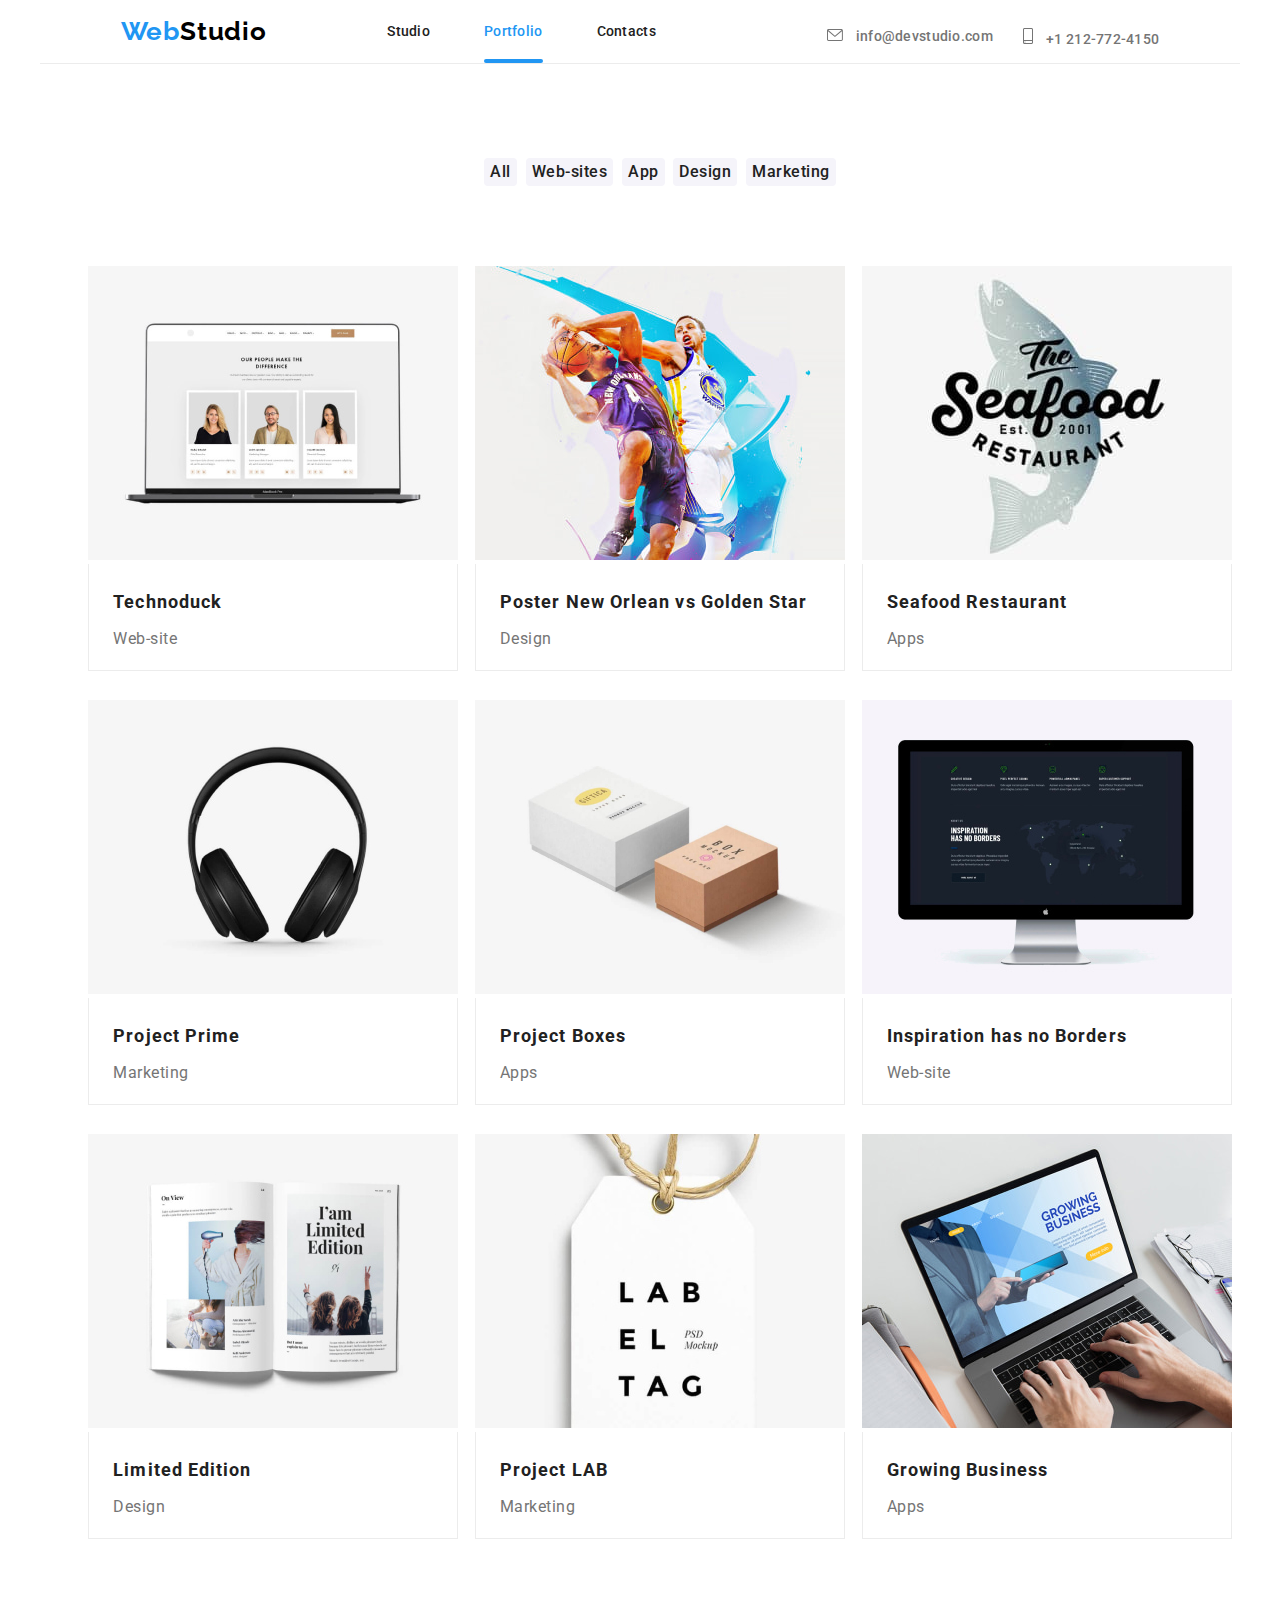
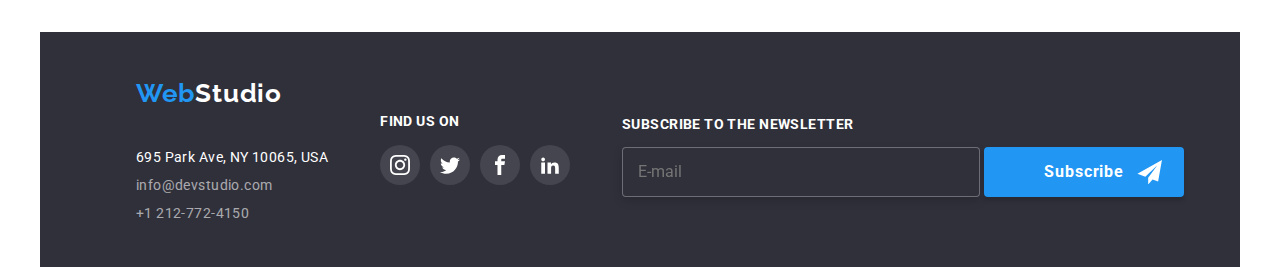
==== portfolio.html @ 54aa097b "1" ====
<!DOCTYPE html>
<html lang="en">
  <head>
    <meta charset="UTF-8" />
    <meta http-equiv="X-UA-Compatible" content="IE=edge" />
    <meta name="viewport" content="width=device-width, initial-scale=1.0" />
    <link
      rel="stylesheet"
      href="https://cdnjs.cloudflare.com/ajax/libs/modern-normalize/1.0.0/modern-normalize.min.css"
    />
    <link rel="stylesheet" href="styles/styles.css" />
    <link rel="preconnect" href="https://fonts.googleapis.com" />
    <link rel="preconnect" href="https://fonts.gstatic.com" crossorigin />
    <link
      href="https://fonts.googleapis.com/css2?family=Raleway:wght@700&family=Roboto:wght@400;500;700;900&display=swap"
      rel="stylesheet"
    />
    <title>WebStudio</title>
  </head>
  <body>
    <!--Menu section-->
    <div class="container">
      <header class="page-header">
        <a class="logo link" href="index.html">
          <span class="logo__first-section">Web</span>Studio</a
        >

        <nav>
          <ul class="main-nav__list unstyled-list">
            <li class="main-nav__item">
              <a class="main-nav__link link" href="index.html">Studio</a>
            </li>
            <li class="main-nav__item">
              <a class="main-nav__link link link--active" href="portfolio.html"
                >Portfolio</a
              >
            </li>
            <li class="main-nav__item">
              <a class="main-nav__link link" href="#">Contacts</a>
            </li>
          </ul>
        </nav>
        <ul class="contact__list unstyled-list">
          <li class="contact__item">
            <a class="contact__link link" href="mailto:info@devstudio.com"
              ><svg class="contact-icon" width="16" height="12">
                <use href="images/icons.svg#icon-envelope"></use>
              </svg>
              info@devstudio.com</a
            >
          </li>
          <li class="contact__item">
            <a class="contact__link link" href="tel:+12127724150"
              ><svg class="contact-icon" width="10" height="16">
                <use href="images/icons.svg#icon-smartphone"></use>
              </svg>
              +1 212-772-4150</a
            >
          </li>
        </ul>
      </header>
    </div>

    <!--Portfolio section-->
    <main>
      <ul class="unstyled-btns">
        <li><button class="btn" type="button">All</button></li>
        <li><button class="btn" type="button">Web-sites</button></li>
        <li><button class="btn" type="button">App</button></li>
        <li><button class="btn" type="button">Design</button></li>
        <li><button class="btn" type="button">Marketing</button></li>
      </ul>
      <div class="container">
        <ul class="product__list">
          <li class="product__item">
            <div class="over-card">
              <div class="overlay">
                <p class="opis">
                  Technoduck is a state-of-the-art coronavirus distribution
                  platform. Companies use this platform for digital espionage
                  and attacks on competitors' secure servers.
                </p>
              </div>
              <img
                class="product__img"
                src="./images/gallery/img1.jpg"
                width="370"
                alt="on the screen of a laptop is opened a web-site"
              />
            </div>
            <div class="card">
              <h4 class="product__name">Technoduck</h4>
              <p class="product__type">Web-site</p>
            </div>
          </li>

          <li class="product__item">
            <div class="over-card">
              <div class="overlay">
                <p class="opis"></p>
              </div>
              <img
                class="product__img"
                src="./images/gallery/img2.jpg"
                width="370"
                alt="two basketball players are fighting for the basketball"
              />
            </div>
            <div class="card">
              <h4 class="product__name">Poster New Orlean vs Golden Star</h4>
              <p class="product__type">Design</p>
            </div>
          </li>

          <li class="product__item">
            <div class="over-card">
              <div class="overlay">
                <p class="opis"></p>
              </div>
              <img
                class="product__img"
                src="./images/gallery/img3.jpg"
                width="370"
                alt="The Seafood Restaurant Est. 2001 and text and a fish"
              />
            </div>
            <div class="card">
              <h4 class="product__name">Seafood Restaurant</h4>
              <p class="product__type">Apps</p>
            </div>
          </li>

          <li class="product__item">
            <div class="over-card">
              <div class="overlay">
                <p class="opis"></p>
              </div>
              <img
                class="product__img"
                src="./images/gallery/img4.jpg"
                width="370"
                alt="Headphones"
              />
            </div>
            <div class="card">
              <h4 class="product__name">Project Prime</h4>
              <p class="product__type">Marketing</p>
            </div>
          </li>

          <li class="product__item">
            <div class="over-card">
              <div class="overlay">
                <p class="opis"></p>
              </div>
              <img
                class="product__img"
                src="./images/gallery/img5.jpg"
                width="370"
                alt="two boxes"
              />
            </div>
            <div class="card">
              <h4 class="product__name">Project Boxes</h4>
              <p class="product__type">Apps</p>
            </div>
          </li>

          <li class="product__item">
            <div class="over-card">
              <div class="overlay">
                <p class="opis"></p>
              </div>
              <img
                class="product__img"
                src="./images/gallery/img6.jpg"
                width="370"
                alt="a web-site on a monitor"
              />
            </div>
            <div class="card">
              <h4 class="product__name">Inspiration has no Borders</h4>
              <p class="product__type">Web-site</p>
            </div>
          </li>

          <li class="product__item">
            <div class="over-card">
              <div class="overlay">
                <p class="opis"></p>
              </div>
              <img
                class="product__img"
                src="./images/gallery/img7.jpg"
                width="370"
                alt="an open book"
              />
            </div>
            <div class="card">
              <h4 class="product__name">Limited Edition</h4>
              <p class="product__type">Design</p>
            </div>
          </li>

          <li class="product__item">
            <div class="over-card">
              <div class="overlay">
                <p class="opis"></p>
              </div>
              <img
                class="product__img"
                src="./images/gallery/img8.jpg"
                width="370"
                alt="a label that says labeltag"
              />
            </div>
            <div class="card">
              <h4 class="product__name">Project LAB</h4>
              <p class="product__type">Marketing</p>
            </div>
          </li>

          <li class="product__item">
            <div class="over-card">
              <div class="overlay">
                <p class="opis"></p>
              </div>
              <img
                class="product__img"
                src="./images/gallery/img9.jpg"
                width="370px"
                alt="two mani write to a laptop"
              />
            </div>
            <div class="card">
              <h4 class="product__name">Growing Business</h4>
              <p class="product__type">Apps</p>
            </div>
          </li>
        </ul>
      </div>
    </main>

    <!--Footer section-->

    <footer class="container">
      <div class="page-footer">
        <div class="contact">
          <address class="contact">
            <ul class="unstyled-list">
              <li class="contact__item">
                <a class="logo link" href="index.html"
                  ><span class="logo__first-section">Web</span
                  ><span class="logo_last-section">Studio</span></a
                >
              </li>
              <li class="contact__item">
                <a class="link adress" href="#">695 Park Ave, NY 10065, USA</a>
              </li>
              <li class="contact__item">
                <a class="link mail" href="mailto:info@devstudio.com"
                  >info@devstudio.com</a
                >
              </li>
              <li class="contact__item">
                <a class="link tel" href="tel:+12127724150">+1 212-772-4150</a>
              </li>
            </ul>
          </address>
        </div>

        <div class="social-media">
          <h3 class="social-title">FIND US ON</h3>
          <ul class="unstyled-list social-list dots">
            <li>
              <a href="#" target="_blank" class="footer-social-link">
                <svg class="footer-icon">
                  <use href="images/icons.svg#icon-instagram"></use>
                </svg>
              </a>
            </li>
            <li>
              <a href="#" target="_blank" class="footer-social-link">
                <svg class="footer-icon">
                  <use href="images/icons.svg#icon-twitter"></use>
                </svg>
              </a>
            </li>
            <li>
              <a href="#" target="_blank" class="footer-social-link">
                <svg class="footer-icon">
                  <use href="images/icons.svg#icon-facebook"></use>
                </svg>
              </a>
            </li>
            <li>
              <a href="#" target="_blank" class="footer-social-link">
                <svg class="footer-icon">
                  <use href="images/icons.svg#icon-linkedin"></use>
                </svg>
              </a>
            </li>
          </ul>
        </div>
        <div class="subscribe">
          <form>
            <label>
              <h3 class="subscribe-title">SUBSCRIBE TO THE NEWSLETTER</h3>
              <input
                class="footer-input"
                type="email"
                name="email"
                placeholder="E-mail"
              />
            </label>
            <button type="submit " class="request-btn">
              Subscribe<svg viewBox="-152 0 500 70" class="subscribe-icon">
                <use href="images/icons.svg#icon-send"></use>
              </svg>
            </button>
          </form>
        </div>
      </div>
    </footer>
  </body>
</html>
---- styles/styles.css ----
*,
*::before,
*::after {
  box-sizing: border-box;
  transition-duration: 250ms;
  transition-timing-function: cubic-bezier(0.4, 0, 0.2, 1);
}

:root {
  --brand-color: #2196f3;
}

body {
  font-family: "Roboto", "Rakeway", sans-serif;
  margin: 0;
}
/* Menu section */
.page-header {
  display: flex;
  width: 100%;
  align-items: center;
  justify-content: space-evenly;
  border-bottom: 1px solid #ececec;
  margin-bottom: 0 auto;
}

.container {
  width: 1200px;
  margin: auto;
  justify-content: center;
}

.unstyled-list {
  list-style-type: none;
}

.main-nav__list {
  list-style-type: none;
  display: inline-block;
  flex-grow: 1;
}

.main-nav__item {
  display: inline-block;
  margin-right: 50px;
}
.main-nav__link {
  display: flex;
}

.link {
  text-decoration: none;
  cursor: pointer;
}
.logo {
  font-family: "Raleway";
  font-style: normal;
  color: #000000;
  font-weight: 700;
  font-size: 26px;
  line-height: 31px;
  letter-spacing: 0.03em;
}
.contact__link {
  font-family: "Roboto";
  font-style: normal;
  font-weight: 500;
  font-size: 14px;
  line-height: 16px;
  letter-spacing: 0.02em;
  color: #757575;
}
.contact__link:hover,
.contact__link:focus {
  color: var(--brand-color);
}

.logo__first-section {
  color: var(--brand-color);
}
.main-nav__link {
  font-family: "Roboto";
  font-style: normal;
  font-weight: 500;
  font-size: 14px;
  line-height: 16px;
  letter-spacing: 0.02em;
  color: #212121;
  position: relative;
}
.main-nav__link:hover,
.main-nav__link:focus {
  color: var(--brand-color);
}

.contact-icon {
  fill: currentColor;
  margin-right: 10px;
}

.contact__list {
  display: flex;
  gap: 30px;
}

.link--active {
  color: var(--brand-color);
}
.link--active::after {
  content: " ";
  color: var(--brand-color);
  background-color: var(--brand-color);
  border-radius: 10px;
  width: 100%;
  height: 4px;
  position: absolute;
  bottom: -24px;
  left: 0;
}

/* Index section */
/* Hero section*/

.hero-element,
.motto,
.request-btn {
  display: flex;
  flex-direction: column;
  justify-content: center;
  align-items: center;
}

.hero-element {
  background-image: url(../images/gallery/hero.jpg);
  box-shadow: inset 300px 300px 300px 300px hsla(235, 10%, 21%, 0.3);

  width: 100%;
  height: 600px;
  margin-bottom: 94px;
}
.motto {
  width: 696 px;
  margin-right: auto;
  margin-left: auto;

  font-family: "Roboto";
  font-style: normal;
  font-weight: 900px;
  font-size: 44px;
  line-height: 60px;
  text-align: center;
  letter-spacing: 0.06em;
  text-transform: uppercase;
  color: #ffffff;
  align-content: center;
}

.request-btn {
  font-family: "Roboto";
  font-style: normal;
  font-weight: 700;
  font-size: 16px;
  line-height: 30px;
  display: flex;
  align-items: center;
  text-align: center;
  letter-spacing: 0.06em;
  color: #ffffff;
  display: inline-flex;
  position: relative;
  width: 200px;
  height: 50px;

  background: var(--brand-color);
  box-shadow: 0px 4px 4px rgba(0, 0, 0, 0.15);
  border-radius: 4px;
  border-style: none;
  flex-wrap: nowrap;
  margin-top: 30px;
  cursor: pointer;
}
/* Modal window */

.modal {
  position: fixed;
  width: 100%;
  height: 100%;
  background-color: rgba(0, 0, 0, 0.2);
  z-index: 99;
  display: flex;
  justify-content: center;
  align-items: center;
  transition: opacity 300ms linear, transform 250ms linear;
}

.modal__inner {
  width: 528px;
  height: 581px;
  background-color: #fff;
  position: relative;
}

.close-modal {
  border-radius: 50%;
  background-color: #fff;
  border: 1px solid rgba(0, 0, 0, 0.1);
  width: 30px;
  height: 30px;
  display: flex;
  align-items: center;
  justify-content: center;
  color: #afb1b8;
  cursor: pointer;
  position: absolute;
  top: 8px;
  right: 8px;
}

.is-hidden {
  visibility: hidden;
  pointer-events: none;
  transform: scale(0.1);
  opacity: 0;
}

.close-icon:hover {
  fill: var(--brand-color);
}

.modal__title {
  font-family: "Roboto";
  font-style: normal;
  font-weight: 700;
  font-size: 20px;
  line-height: 23px;
  text-align: center;
  letter-spacing: 0.03em;
  margin-top: 40px;
}
.request-form {
  font-family: "Roboto";
  font-style: normal;
  font-size: 12px;
  line-height: 14px;
  text-align: left;
  letter-spacing: 1%;
  color: #757575;
  display: flex;
  flex-direction: column;
  align-items: center;
  justify-content: center;
  gap: 10px;
}

.request-form label {
  position: relative;
}
.request-form label svg {
  position: absolute;
  left: 3%;
  top: 0;
  height: 75px;
  color: #212121;
  cursor: pointer;
}
.request-form :hover,
.request-form:focus {
  fill: var(--brand-color);
}

textarea:focus,
textarea:hover,
.request-form label input:focus,
.request-form label input:hover {
  border: 1px solid var(--brand-color);
}
.request-form label input {
  padding-left: 40px;
  border: 1px solid rgba(33, 33, 33, 0.2);
  border-radius: 4px;
  cursor: pointer;
}

input {
  flex-wrap: wrap;
  justify-content: center;
  width: 448px;
  height: 40px;
  margin-top: 4px;
}
textarea {
  flex-wrap: wrap;
  justify-content: center;
  width: 448px;
  height: 120px;
  margin-top: 4px;
  resize: none;
  padding-left: 16px;
  padding-top: 12px;
  border: 1px solid rgba(33, 33, 33, 0.2);

  border-radius: 4px;
  cursor: pointer;
  color: currentColor;
}

.request__icon {
  position: absolute;
  margin-left: 12px;
}
.request {
  position: relative;
}
.checkbox__replace {
  display: inline-flex;
  justify-content: center;
  align-items: center;

  width: 16px;
  height: 15px;
  border: 2px solid #414141;
  border-radius: 2px;
  position: relative;
}

input[type="checkbox"] {
  display: none;
}

input[type="checkbox"]:checked + .checkbox__replace {
  border-color: var(--brand-color);
  background-color: var(--brand-color);
}
.check-icon {
  position: absolute;
  width: 15px;
  height: 14px;
  cursor: pointer;
}

/* about us section*/
.grid__name {
  font-family: "Roboto";
  font-style: normal;
  font-weight: 700px;
  font-size: 14px;
  line-height: 16px;
  letter-spacing: 0.03em;
  color: #212121;
}

.grid__description {
  font-family: "Roboto";
  font-style: normal;
  font-weight: 400px;
  font-size: 14px;
  line-height: 24px;
  letter-spacing: 0.03em;
  color: #757575;
}

.grid {
  display: inline-flex;
  flex-direction: row;
  justify-content: space-evenly;
}
.grid__item {
  flex-basis: calc(100% / 4 -30px);
  margin-right: 20px;
}

.grid__image {
  background-color: #f5f4fa;
  width: 270px;
  height: 120px;
  border-radius: 5px;
}

/* What we do section */
.grid__heading {
  font-family: "Roboto";
  font-style: normal;
  font-weight: 700;
  font-size: 36px;
  line-height: 42px;
  text-align: center;
  letter-spacing: 0.03em;
  color: #212121;
  margin-top: 94px;
}

.unstyled-listss {
  display: flex;
  justify-content: space-between;
  list-style-type: none;
}

.we-do-section {
  width: 100%;
}
.grid--three .grid__item {
  flex-basis: calc(100% / 3 - 30px);
}

.grid__shadow {
  display: flex;
  font-family: "Roboto";
  font-style: normal;
  font-weight: 700;
  font-size: 14px;
  line-height: 16px;
  text-align: center;
  letter-spacing: 0.03em;
  text-transform: uppercase;
  color: #ffffff;

  background-color: rgba(47, 48, 58, 0.8);
  position: absolute;
  height: 70px;
  width: 370px;
  align-items: center;
  justify-content: center;
  margin-top: 224px;
}

/* Team section */

.grid--team .grid__name {
  font-family: "Roboto";
  font-style: normal;
  font-weight: 500;
  font-size: 16px;
  line-height: 19px;
  text-align: center;
  letter-spacing: 0.03em;
  color: #212121;
  margin-bottom: 10px;
}

.grid__function {
  font-family: "Roboto";
  font-style: normal;
  color: #757575;
  font-weight: 400;
  font-size: 16px;
  line-height: 19px;
  text-align: center;
  letter-spacing: 0.03em;
  margin-top: 10px;
}
.grid--team .grid__item {
  background-color: #ffffff;
  border-bottom-left-radius: 10px;
  border-bottom-right-radius: 10px;
  padding-bottom: 30px;
  box-shadow: 1px 3px #c3c3c9;
}
.team-section {
  width: 100%;
  height: 648px;
  margin-top: 94px;
  background: #f5f4fa;
  padding: 10px;
}

.social-icon {
  width: 20px;
  height: 20px;
  fill: currentColor;
  justify-content: center;
}

.social-list {
  display: flex;
  gap: 10px;
}

.social-link {
  background-color: #fff;
  border-radius: 50%;
  width: 40px;
  height: 40px;
  display: flex;
  align-items: center;
  justify-content: center;
  color: #afb1b8;
}

.social-link:hover,
.social-icon:hover {
  background-color: var(--brand-color);
  color: #fff;
}

/* Customers section */
.grid--six .grid__item {
  flex-basis: calc(100% / 6 - 16px);
}

.customer-link {
  width: 170px;
  height: 92px;
  border: 1px solid #afb1b8;
  border-radius: 4px;
  margin-right: 30px;
  margin-bottom: 94px;
  display: flex;
  align-items: center;
  justify-content: center;
  color: #afb1b8;
}
.customer-link:hover {
  border: 1px solid var(--brand-color);
}
.customer-icon {
  fill: currentColor;
}
.customer-icon:hover {
  fill: #2196f3;
}
/*
.customers:focus-within {
  fill: #2196f3;
}
*/
/* Portfolio section */

.btn {
  font-family: "Roboto";
  font-style: normal;
  color: #212121;
  font-weight: 500;
  font-size: 16px;
  line-height: 26px;
  text-align: center;
  letter-spacing: 0.03em;
  background: #f5f4fa;
  border-radius: 4px;
  border-style: none;
  cursor: pointer;
}
.btn:hover {
  color: #fff;
  background-color: var(--brand-color);
}

.btn:hover,
.btn:focus {
  box-shadow: 2px 8px 7px 0px rgba(117, 117, 117, 0.53);
  -webkit-box-shadow: 2px 8px 7px 0px rgba(117, 117, 117, 0.53);
  -moz-box-shadow: 2px 8px 7px 0px rgba(117, 117, 117, 0.53);
}

.card {
  border: 1px solid #ececec;
  width: 370px;
  height: 107px;
  margin-bottom: 30px;
  border-top-style: none;
  padding-top: 10px;
  position: relative;
  overflow: hidden;
}
.product__item {
  width: 370px;
  height: 404px;
  margin-top: 30px;
}

.product__item:hover {
  box-shadow: 5px 5px 4px 2px rgba(117, 117, 117, 0.53);
  box-shadow: 2px 8px 9px 3px rgba(117, 117, 117, 0.53);
  -webkit-box-shadow: 2px 8px 9px 3px rgba(117, 117, 117, 0.53);
  -moz-box-shadow: 2px 8px 9px 3px rgba(117, 117, 117, 0.53);
}
.product__img {
  margin-bottom: 0px;
}

.product__name {
  font-family: "Roboto";
  font-style: normal;
  color: #212121;
  font-weight: 700;
  font-size: 18px;
  line-height: 36px;
  letter-spacing: 0.06em;
  margin-left: 24px;
  margin-bottom: 4px;
  margin-top: 10px;
}
.product__type {
  font-family: "Roboto";
  font-style: normal;
  color: #757575;
  font-weight: 400;
  font-size: 16px;
  line-height: 30px;
  letter-spacing: 0.03em;
  margin-left: 24px;
  margin-top: 4px;
}
.unstyled-btns {
  display: flex;
  justify-content: space-around;
  max-width: 400px;
  margin-left: auto;
  margin-right: auto;
  list-style-type: none;
  margin-top: 94px;
}
.product__list {
  display: flex;
  flex-wrap: wrap;
  max-width: 1200px;

  justify-content: space-around;
  list-style-type: none;
  margin-top: 50px;
  margin-bottom: 94px;
}

.overlay {
  background-color: rgba(33, 150, 243, 0.9);
  position: absolute;
  height: 294px;
  width: 370px;
  transform: translateY(300px);
  transition: transform 250ms linear;
  display: flex;
  justify-content: center;
  align-items: center;
}
.opis {
  width: 322px;
  height: 140px;
  left: 239px;
  top: 325px;

  font-family: "Roboto";
  font-style: normal;
  font-weight: 400;
  font-size: 18px;
  line-height: 28px;
  letter-spacing: 0.03em;
  color: #ffffff;
  text-align: left;
}

.product__item:hover .overlay {
  transform: translateY(0);
}
.over-card {
  position: relative;
  overflow: hidden;
}

/*Footer section*/
.page-footer {
  background: #2f303a;
  width: 100%;
  display: flex;
  justify-content: space-around;
  align-items: center;
  padding: 30px;
  /* flex-basis: calc(100% / 4 - 60px);
  min-width: 240px;*/
}

.logo_last-section {
  color: #ffffff;
}
.adress {
  font-family: "Roboto";
  font-style: normal;
  font-weight: 400;
  font-size: 14px;
  line-height: 16px;
  letter-spacing: 0.03em;
  margin-top: 28px;

  color: #ffffff;
}
.mail,
.tel {
  font-family: "Roboto";
  font-style: normal;
  color: rgba(255, 255, 255, 0.6);
  font-weight: 400;
  font-size: 14px;
  line-height: 16px;
  letter-spacing: 0.03em;
}

.contact__item {
  display: flex;
  flex-direction: column;
  justify-content: flex-start;
  align-items: flex-start;
  margin-top: 12px;
}

.social-title {
  font-family: "Roboto";
  font-style: normal;
  font-weight: 700;
  font-size: 14px;
  line-height: 16px;
  letter-spacing: 0.03em;
  text-transform: uppercase;
  color: #fff;
  text-decoration: 1px solid #000000;
}

.footer-icon {
  fill: #ffffff;
  width: 20px;
  height: 20px;
  justify-content: center;
}

.dots {
  display: flex;
  flex-direction: row;
  gap: 10px;
  margin-left: -40px;
}

.footer-social-link {
  background-color: rgba(255, 255, 255, 0.1);
  border-radius: 50%;
  width: 40px;
  height: 40px;
  display: flex;
  align-items: center;
  justify-content: center;
}
.footer-social-link:hover {
  background-color: var(--brand-color);
}
.social-media {
}

.subscribe {
  display: flex;
  flex-wrap: wrap;
  justify-content: flex-end;
  align-content: center;
}
.footer-input {
  display: inline-flex;
  width: 358px;
  height: 50px;
  background-color: #2f303a;
  color: rgba(255, 255, 255, 0.6);
  padding: 15px;
  border: 1px solid rgba(255, 255, 255, 0.3);
  filter: drop-shadow(0px 4px 4px rgba(0, 0, 0, 0.15));
  border-radius: 4px;
}
.subscribe-icon {
  position: absolute;
  margin-left: 25px;
}
.subscribe-title {
  font-family: "Roboto";
  font-style: normal;
  font-weight: 700;
  font-size: 14px;
  line-height: 16px;
  letter-spacing: 0.03em;
  text-transform: uppercase;
  color: #fff;
  text-decoration: 1px solid #000000;
  margin-bottom: -15px;
}
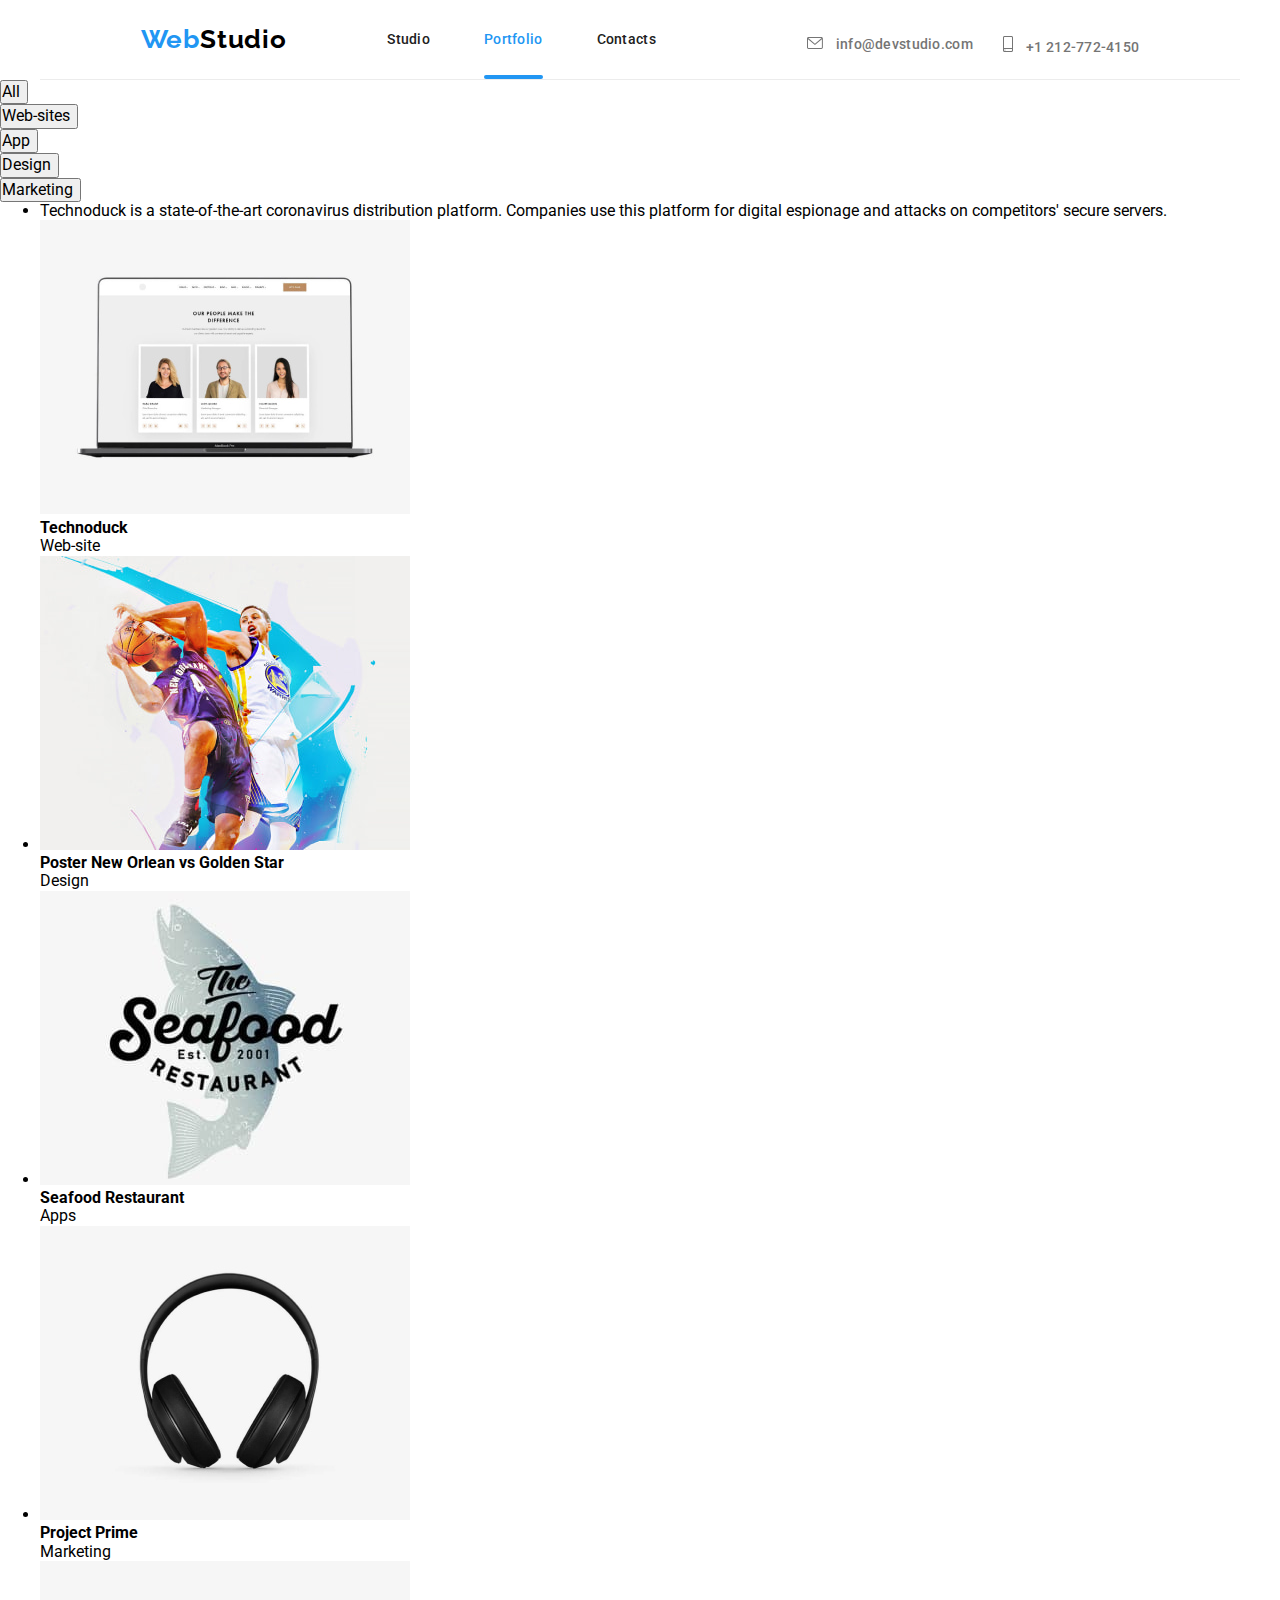
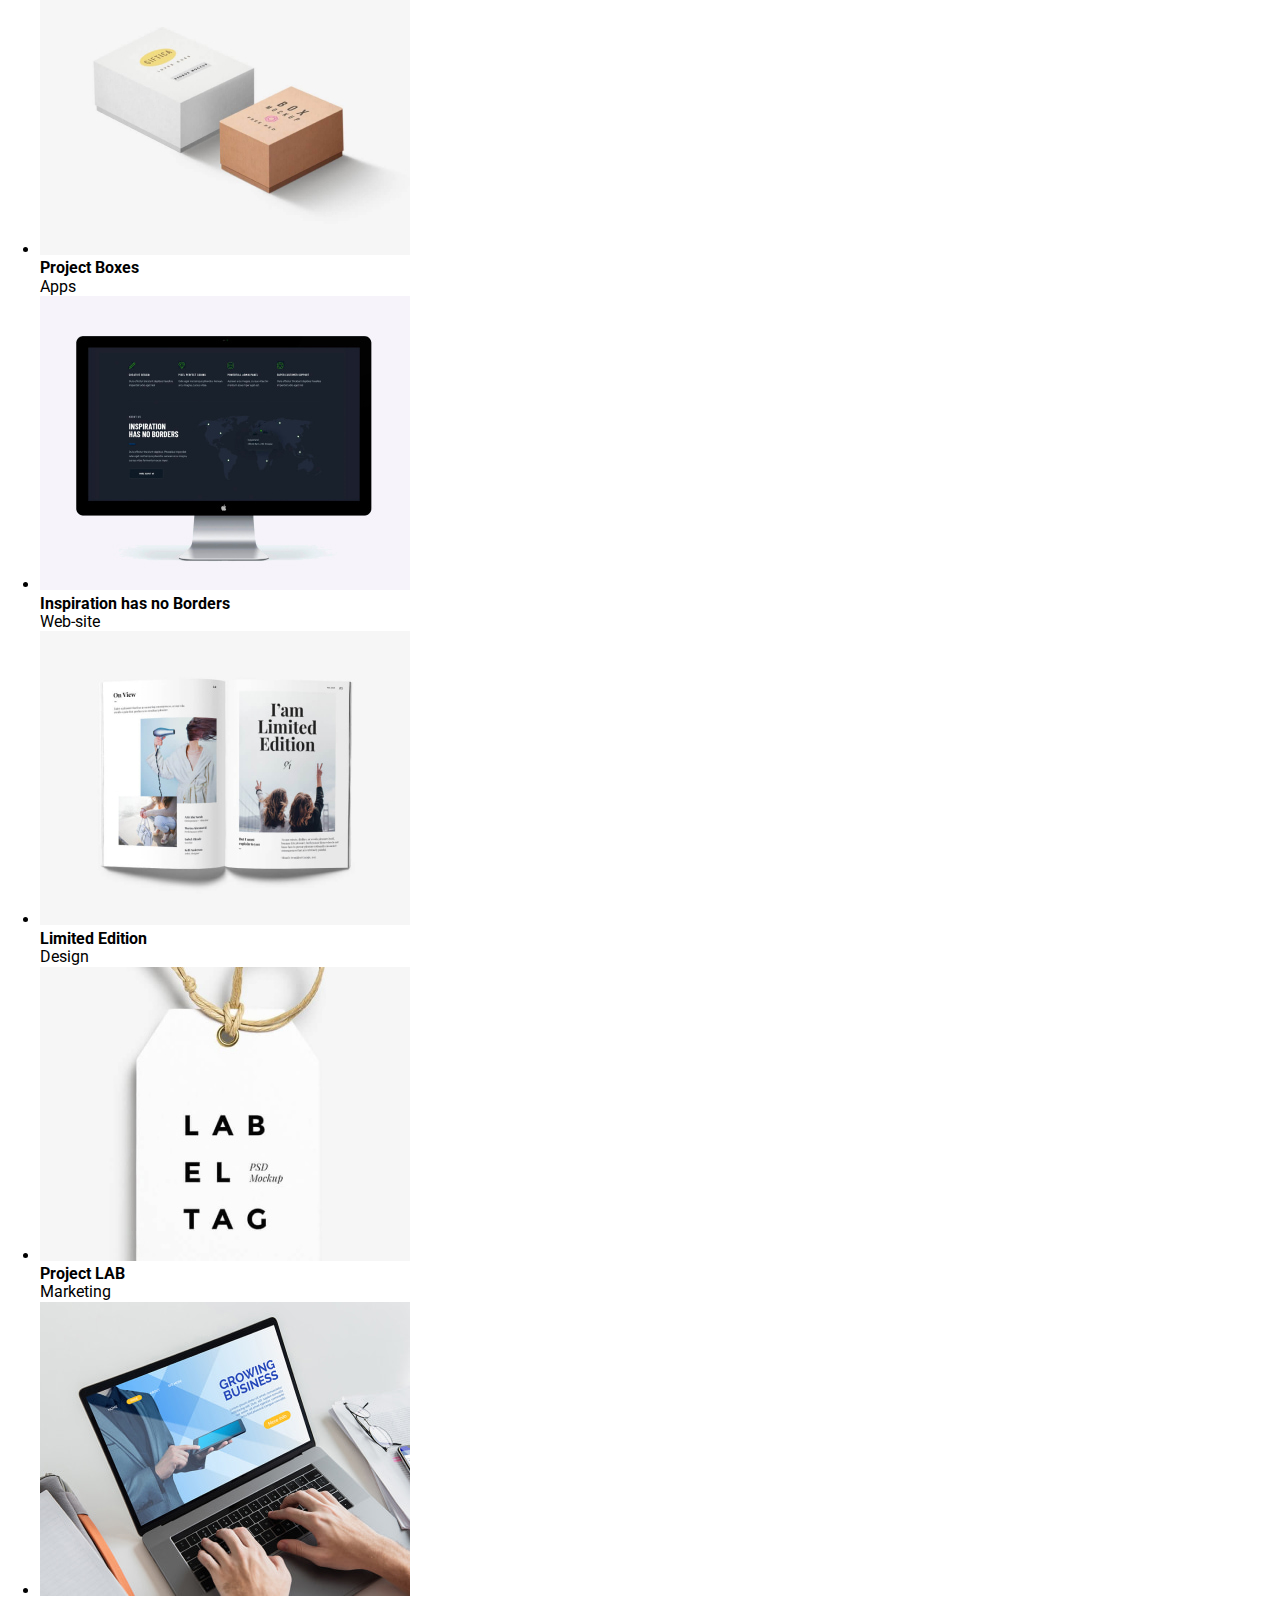
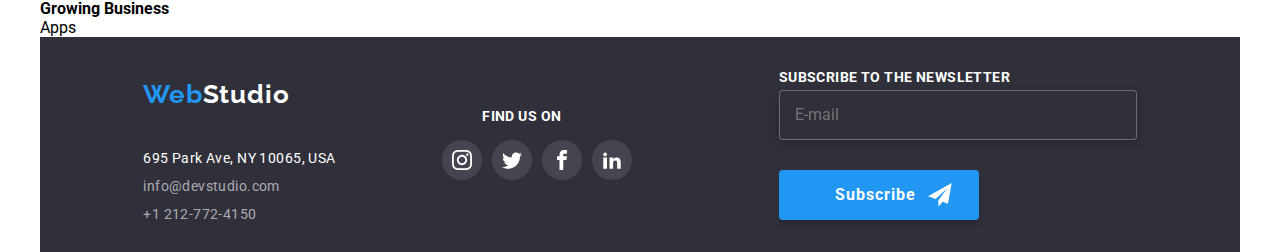
==== commit 831c781b: "3" ====
--- a/portfolio.html
+++ b/portfolio.html
@@ -8,7 +8,7 @@
       rel="stylesheet"
       href="https://cdnjs.cloudflare.com/ajax/libs/modern-normalize/1.0.0/modern-normalize.min.css"
     />
-    <link rel="stylesheet" href="styles/styles.css" />
+    <link rel="stylesheet" href="sass/main.css" />
     <link rel="preconnect" href="https://fonts.googleapis.com" />
     <link rel="preconnect" href="https://fonts.gstatic.com" crossorigin />
     <link
--- a/sass/main.css
+++ b/sass/main.css
@@ -0,0 +1,512 @@
+:root {
+  --brand-color: #2196f3;
+  --white-color: #ffffff;
+  --black-color: #212121;
+  --grey-color: #757575;
+  --link-color: #afb1b8;
+}
+
+* {
+  -webkit-margin-before: 0;
+          margin-block-start: 0;
+  -webkit-margin-after: 0;
+          margin-block-end: 0;
+  -webkit-margin-start: 0;
+          margin-inline-start: 0;
+  -webkit-margin-end: 0;
+          margin-inline-end: 0;
+  -webkit-padding-start: 0;
+          padding-inline-start: 0;
+}
+
+*,
+*::before,
+*::after {
+  box-sizing: border-box;
+  transition-duration: 250ms;
+  transition-timing-function: cubic-bezier(0.4, 0, 0.2, 1);
+}
+
+body {
+  font-family: "Roboto", "Rakeway", sans-serif;
+  margin: 0;
+}
+
+.container {
+  width: 1200px;
+  margin: auto;
+  justify-content: center;
+}
+
+.unstyled-list {
+  list-style-type: none;
+}
+
+.link {
+  text-decoration: none;
+  cursor: pointer;
+}
+
+.request-btn {
+  font-family: "Roboto";
+  font-style: normal;
+  font-weight: 700;
+  font-size: 16px;
+  line-height: 30px;
+  display: flex;
+  align-items: center;
+  text-align: center;
+  letter-spacing: 0.06em;
+  color: #ffffff;
+  display: inline-flex;
+  position: relative;
+  width: 200px;
+  height: 50px;
+  background: var(--brand-color);
+  box-shadow: 0px 4px 4px rgba(0, 0, 0, 0.15);
+  border-radius: 4px;
+  border-style: none;
+  flex-wrap: nowrap;
+  margin-top: 30px;
+  cursor: pointer;
+}
+
+.grid--3 {
+  display: inline-flex;
+  flex-direction: row;
+  justify-content: space-evenly;
+}
+.grid--3 .grid__item {
+  flex-basis: calc(100% / 3 - 30px);
+}
+
+.grid--4 {
+  display: inline-flex;
+  flex-direction: row;
+  justify-content: space-evenly;
+}
+.grid--4 .grid__item {
+  flex-basis: calc(100% / 4 - 30px);
+}
+
+.grid--6 {
+  display: inline-flex;
+  flex-direction: row;
+  justify-content: space-evenly;
+}
+.grid--6 .grid__item {
+  flex-basis: calc(100% / 6 - 30px);
+}
+
+/*
+.grid--three {
+  .grid__item{
+    flex-basis:calc( 100%)
+  }
+} ;
+
+@mixin font($weight $size $height) {
+  font-weight: $weight;
+  font-size: $size;
+  line-height: $height;
+}
+
+*/
+.page-header {
+  display: flex;
+  width: 100%;
+  height: 80px;
+  align-items: center;
+  justify-content: space-evenly;
+  border-bottom: 1px solid #ececec;
+}
+
+.main-nav_list {
+  list-style-type: none;
+  display: inline-block;
+  flex-grow: 1;
+}
+
+.main-nav__item {
+  margin-right: 50px;
+  display: inline-block;
+}
+
+.main-nav__link {
+  font-family: "Roboto";
+  font-style: normal;
+  font-weight: 500;
+  font-size: 14px;
+  line-height: 16px;
+  letter-spacing: 0.02em;
+  color: var(--black-color);
+  position: relative;
+}
+.main-nav__link:hover, .main-nav__link:focus {
+  color: var(--brand-color);
+}
+
+.logo {
+  font-family: "Raleway";
+  font-style: normal;
+  color: #000000;
+  font-weight: 700;
+  font-size: 26px;
+  line-height: 31px;
+  letter-spacing: 0.03em;
+}
+
+.logo__first-section {
+  color: var(--brand-color);
+}
+
+.contact__link {
+  font-family: "Roboto";
+  font-style: normal;
+  font-weight: 500;
+  font-size: 14px;
+  line-height: 16px;
+  letter-spacing: 0.02em;
+  color: var(--grey-color);
+}
+.contact__link:hover, .contact__link:focus {
+  color: var(--brand-color);
+}
+
+.contact-icon {
+  fill: currentColor;
+  margin-right: 10px;
+}
+
+.contact__list {
+  display: flex;
+  gap: 30px;
+}
+
+.link--active {
+  color: var(--brand-color);
+}
+.link--active::after {
+  content: " ";
+  background-color: var(--brand-color);
+  border-radius: 10px;
+  width: 100%;
+  height: 4px;
+  position: absolute;
+  bottom: -32px;
+  left: 0;
+}
+
+.hero-element,
+.motto,
+.request-btn {
+  display: flex;
+  flex-direction: column;
+  justify-content: center;
+  align-items: center;
+}
+
+.hero-element {
+  background-image: url(../../images/gallery/hero.jpg);
+  box-shadow: inset 300px 300px 300px 300px hsla(235deg, 10%, 21%, 0.3);
+  width: 100%;
+  height: 600px;
+  margin-bottom: 94px;
+}
+
+.motto {
+  width: 696 px;
+  margin-right: auto;
+  margin-left: auto;
+  font-family: "Roboto";
+  font-style: normal;
+  font-weight: 900px;
+  font-size: 44px;
+  line-height: 60px;
+  text-align: center;
+  letter-spacing: 0.06em;
+  text-transform: uppercase;
+  color: var(--white-color);
+  align-content: center;
+}
+
+.grid__name {
+  font-family: "Roboto";
+  font-style: normal;
+  font-weight: 700px;
+  font-size: 14px;
+  line-height: 16px;
+  letter-spacing: 0.03em;
+  color: #212121;
+  margin-top: 30px;
+  margin-bottom: 10px;
+}
+
+.grid__description {
+  font-family: "Roboto";
+  font-style: normal;
+  font-weight: 400px;
+  font-size: 14px;
+  line-height: 24px;
+  letter-spacing: 0.03em;
+  color: var(--grey-color);
+}
+
+.grid__item {
+  margin-right: 20px;
+}
+
+.grid__image {
+  background-color: #f5f4fa;
+  width: 270px;
+  height: 120px;
+  border-radius: 5px;
+}
+
+.grid__heading {
+  font-family: "Roboto";
+  font-style: normal;
+  font-weight: 700;
+  font-size: 36px;
+  line-height: 42px;
+  text-align: center;
+  letter-spacing: 0.03em;
+  color: #212121;
+  margin-top: 94px;
+  margin-bottom: 50px;
+}
+
+.grid__shadow {
+  display: flex;
+  font-family: "Roboto";
+  font-style: normal;
+  font-weight: 700;
+  font-size: 14px;
+  line-height: 16px;
+  text-align: center;
+  letter-spacing: 0.03em;
+  text-transform: uppercase;
+  color: #ffffff;
+  background-color: rgba(47, 48, 58, 0.8);
+  position: absolute;
+  height: 70px;
+  width: 370px;
+  align-items: center;
+  justify-content: center;
+  margin-top: 224px;
+}
+
+.grid__function {
+  font-family: "Roboto";
+  font-style: normal;
+  color: var(--grey-color);
+  font-weight: 400;
+  font-size: 16px;
+  line-height: 19px;
+  text-align: center;
+  letter-spacing: 0.03em;
+  margin-top: 10px;
+}
+
+.team-section {
+  width: 100%;
+  height: 648px;
+  margin-top: 94px;
+  background: #f5f4fa;
+  padding: 10px;
+}
+.team-section .grid__item {
+  background-color: #ffffff;
+  border-bottom-left-radius: 10px;
+  border-bottom-right-radius: 10px;
+  padding-bottom: 30px;
+  box-shadow: 1px 3px #c3c3c9;
+}
+.team-section .grid__name {
+  font-family: "Roboto";
+  font-style: normal;
+  font-weight: 500;
+  font-size: 16px;
+  line-height: 19px;
+  text-align: center;
+  letter-spacing: 0.03em;
+  color: var(black-colour);
+  margin-bottom: 10px;
+}
+
+.social-icon {
+  width: 20px;
+  height: 20px;
+  fill: currentColor;
+  justify-content: center;
+}
+.social-icon:hover {
+  background-color: var(--brand-color);
+  color: #fff;
+}
+
+.social-list {
+  display: flex;
+  justify-content: center;
+  align-items: center;
+  margin-top: 16px;
+  gap: 10px;
+}
+
+.social-link {
+  background-color: #fff;
+  border-radius: 50%;
+  width: 40px;
+  height: 40px;
+  display: flex;
+  align-items: center;
+  justify-content: center;
+  color: #afb1b8;
+}
+.social-link:hover {
+  background-color: var(--brand-color);
+  color: #fff;
+}
+
+.customer-link {
+  width: 170px;
+  height: 92px;
+  border: 1px solid #afb1b8;
+  border-radius: 4px;
+  margin-right: 30px;
+  margin-bottom: 94px;
+  display: flex;
+  align-items: center;
+  justify-content: center;
+  color: #afb1b8;
+}
+.customer-link:hover {
+  border: 1px solid var(--brand-color);
+}
+
+.customer-icon {
+  fill: currentColor;
+}
+.customer-icon:hover {
+  fill: #2196f3;
+}
+
+.page-footer {
+  background: #2f303a;
+  width: 100%;
+  display: flex;
+  justify-content: space-around;
+  align-items: center;
+  padding: 30px;
+}
+
+.logo_last-section {
+  color: #ffffff;
+}
+
+.adress {
+  font-family: "Roboto";
+  font-style: normal;
+  font-weight: 400;
+  font-size: 14px;
+  line-height: 16px;
+  letter-spacing: 0.03em;
+  margin-top: 28px;
+  color: #ffffff;
+}
+
+.mail,
+.tel {
+  font-family: "Roboto";
+  font-style: normal;
+  color: rgba(255, 255, 255, 0.6);
+  font-weight: 400;
+  font-size: 14px;
+  line-height: 16px;
+  letter-spacing: 0.03em;
+}
+
+.contact__item {
+  display: flex;
+  flex-direction: column;
+  justify-content: flex-start;
+  align-items: flex-start;
+  margin-top: 12px;
+}
+
+.social-title {
+  font-family: "Roboto";
+  font-style: normal;
+  font-weight: 700;
+  font-size: 14px;
+  line-height: 16px;
+  letter-spacing: 0.03em;
+  text-transform: uppercase;
+  color: #fff;
+  -webkit-text-decoration: 1px solid #000000;
+          text-decoration: 1px solid #000000;
+}
+
+.footer-icon {
+  fill: #ffffff;
+  width: 20px;
+  height: 20px;
+  justify-content: center;
+}
+
+.dots {
+  display: flex;
+  flex-direction: row;
+  gap: 10px;
+  margin-left: -40px;
+}
+
+.footer-social-link {
+  background-color: rgba(255, 255, 255, 0.1);
+  border-radius: 50%;
+  width: 40px;
+  height: 40px;
+  display: flex;
+  align-items: center;
+  justify-content: center;
+}
+.footer-social-link:hover {
+  background-color: var(--brand-color);
+}
+
+.subscribe {
+  display: flex;
+  flex-wrap: wrap;
+}
+
+.footer-input {
+  display: inline-flex;
+  width: 358px;
+  height: 50px;
+  background-color: #2f303a;
+  color: rgba(255, 255, 255, 0.6);
+  padding: 15px;
+  border: 1px solid rgba(255, 255, 255, 0.3);
+  filter: drop-shadow(0px 4px 4px rgba(0, 0, 0, 0.15));
+  border-radius: 4px;
+  margin-top: 20px;
+}
+
+.subscribe-icon {
+  position: absolute;
+  margin-left: 25px;
+}
+
+.subscribe-title {
+  font-family: "Roboto";
+  font-style: normal;
+  font-weight: 700;
+  font-size: 14px;
+  line-height: 16px;
+  letter-spacing: 0.03em;
+  text-transform: uppercase;
+  color: #fff;
+  -webkit-text-decoration: 1px solid #000000;
+          text-decoration: 1px solid #000000;
+  margin-bottom: -15px;
+}/*# sourceMappingURL=main.css.map */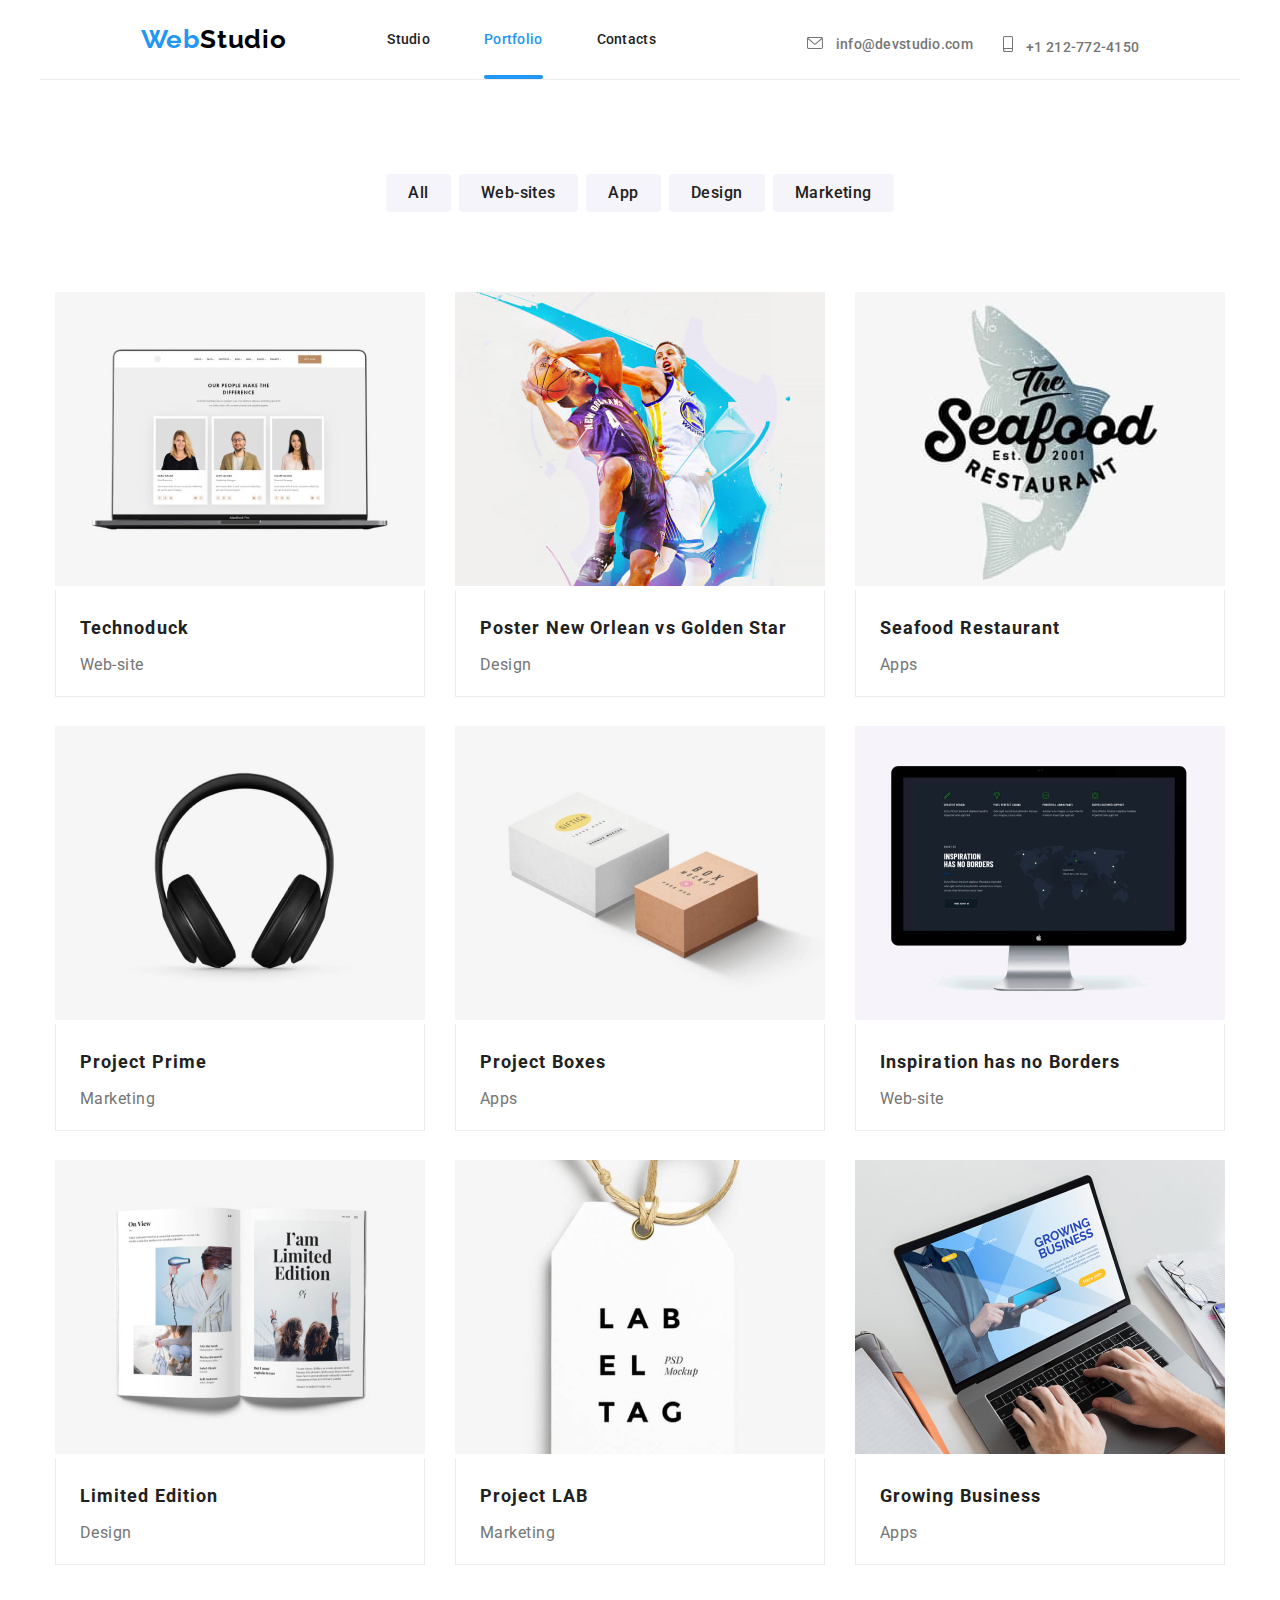
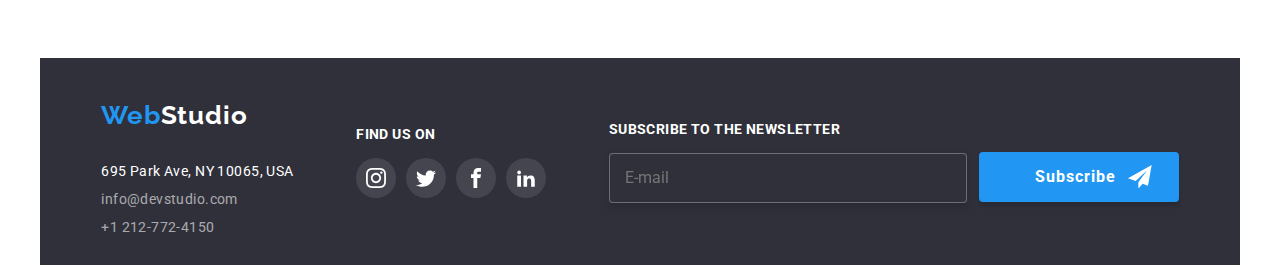
==== commit 18859cb3: "TG" ====
--- a/portfolio.html
+++ b/portfolio.html
@@ -62,7 +62,7 @@
     </div>
 
     <!--Portfolio section-->
-    <main>
+    <main class="container">
       <ul class="unstyled-btns">
         <li><button class="btn" type="button">All</button></li>
         <li><button class="btn" type="button">Web-sites</button></li>
@@ -302,10 +302,10 @@
             </li>
           </ul>
         </div>
-        <div class="subscribe">
-          <form>
+        <div>
+          <form class="subscribe">
             <label>
-              <h3 class="subscribe-title">SUBSCRIBE TO THE NEWSLETTER</h3>
+              <h3 class="social-title">SUBSCRIBE TO THE NEWSLETTER</h3>
               <input
                 class="footer-input"
                 type="email"
--- a/sass/main.css
+++ b/sass/main.css
@@ -57,7 +57,7 @@
   align-items: center;
   text-align: center;
   letter-spacing: 0.06em;
-  color: #ffffff;
+  color: var(--white-color);
   display: inline-flex;
   position: relative;
   width: 200px;
@@ -98,6 +98,16 @@
   flex-basis: calc(100% / 6 - 30px);
 }
 
+.unstyled-btns {
+  display: flex;
+  justify-content: space-around;
+  max-width: 516px;
+  margin-left: auto;
+  margin-right: auto;
+  list-style-type: none;
+  margin-top: 94px;
+}
+
 /*
 .grid--three {
   .grid__item{
@@ -310,10 +320,10 @@
 
 .team-section {
   width: 100%;
-  height: 648px;
+  height: 708px;
   margin-top: 94px;
   background: #f5f4fa;
-  padding: 10px;
+  padding: 25px;
 }
 .team-section .grid__item {
   background-color: #ffffff;
@@ -342,7 +352,7 @@
 }
 .social-icon:hover {
   background-color: var(--brand-color);
-  color: #fff;
+  color: var(--white-color);
 }
 
 .social-list {
@@ -354,31 +364,31 @@
 }
 
 .social-link {
-  background-color: #fff;
+  background-color: var(--white-color);
   border-radius: 50%;
   width: 40px;
   height: 40px;
   display: flex;
   align-items: center;
   justify-content: center;
-  color: #afb1b8;
+  color: var(--link-color);
 }
 .social-link:hover {
   background-color: var(--brand-color);
-  color: #fff;
+  color: var(--white-color) f;
 }
 
 .customer-link {
   width: 170px;
   height: 92px;
-  border: 1px solid #afb1b8;
+  border: 1px solid var(--link-color);
   border-radius: 4px;
   margin-right: 30px;
   margin-bottom: 94px;
   display: flex;
   align-items: center;
   justify-content: center;
-  color: #afb1b8;
+  color: var(--link-color);
 }
 .customer-link:hover {
   border: 1px solid var(--brand-color);
@@ -401,7 +411,7 @@
 }
 
 .logo_last-section {
-  color: #ffffff;
+  color: var(--white-color);
 }
 
 .adress {
@@ -411,8 +421,8 @@
   font-size: 14px;
   line-height: 16px;
   letter-spacing: 0.03em;
-  margin-top: 28px;
-  color: #ffffff;
+  margin-top: 20px;
+  color: var(--white-color);
 }
 
 .mail,
@@ -442,13 +452,13 @@
   line-height: 16px;
   letter-spacing: 0.03em;
   text-transform: uppercase;
-  color: #fff;
+  color: var(--white-color);
   -webkit-text-decoration: 1px solid #000000;
           text-decoration: 1px solid #000000;
 }
 
 .footer-icon {
-  fill: #ffffff;
+  fill: var(--white-color);
   width: 20px;
   height: 20px;
   justify-content: center;
@@ -458,7 +468,6 @@
   display: flex;
   flex-direction: row;
   gap: 10px;
-  margin-left: -40px;
 }
 
 .footer-social-link {
@@ -474,13 +483,7 @@
   background-color: var(--brand-color);
 }
 
-.subscribe {
-  display: flex;
-  flex-wrap: wrap;
-}
-
 .footer-input {
-  display: inline-flex;
   width: 358px;
   height: 50px;
   background-color: #2f303a;
@@ -489,7 +492,7 @@
   border: 1px solid rgba(255, 255, 255, 0.3);
   filter: drop-shadow(0px 4px 4px rgba(0, 0, 0, 0.15));
   border-radius: 4px;
-  margin-top: 20px;
+  margin-top: 16px;
 }
 
 .subscribe-icon {
@@ -497,16 +500,297 @@
   margin-left: 25px;
 }
 
-.subscribe-title {
-  font-family: "Roboto";
-  font-style: normal;
+form {
+  display: flex;
+  justify-content: center;
+  align-items: center;
+  gap: 12px;
+}
+
+.btn {
+  font-family: "Roboto";
+  font-style: normal;
+  color: var(--black-color);
+  font-weight: 500;
+  font-size: 16px;
+  line-height: 26px;
+  text-align: center;
+  padding: 6px 22px;
+  letter-spacing: 0.03em;
+  background: #f5f4fa;
+  border-radius: 4px;
+  border-style: none;
+  cursor: pointer;
+}
+.btn:hover {
+  color: var(--white-color);
+  background-color: var(--brand-color);
+}
+.btn:hover:hover,
+.btn:hover :focus {
+  box-shadow: 2px 8px 7px 0px rgba(117, 117, 117, 0.53);
+  -webkit-box-shadow: 2px 8px 7px 0px rgba(117, 117, 117, 0.53);
+  -moz-box-shadow: 2px 8px 7px 0px rgba(117, 117, 117, 0.53);
+}
+
+.card {
+  border: 1px solid #ececec;
+  width: 370px;
+  height: 107px;
+  margin-bottom: 30px;
+  border-top-style: none;
+  padding-top: 10px;
+  position: relative;
+  overflow: hidden;
+}
+
+.product__item {
+  width: 370px;
+  height: 404px;
+  margin-top: 30px;
+}
+.product__item:hover {
+  box-shadow: 5px 5px 4px 2px rgba(117, 117, 117, 0.53);
+  box-shadow: 2px 8px 9px 3px rgba(117, 117, 117, 0.53);
+  -webkit-box-shadow: 2px 8px 9px 3px rgba(117, 117, 117, 0.53);
+  -moz-box-shadow: 2px 8px 9px 3px rgba(117, 117, 117, 0.53);
+}
+
+.product__img {
+  margin-bottom: 0px;
+}
+
+.product__name {
+  font-family: "Roboto";
+  font-style: normal;
+  color: #212121;
   font-weight: 700;
-  font-size: 14px;
-  line-height: 16px;
-  letter-spacing: 0.03em;
-  text-transform: uppercase;
-  color: #fff;
-  -webkit-text-decoration: 1px solid #000000;
-          text-decoration: 1px solid #000000;
-  margin-bottom: -15px;
+  font-size: 18px;
+  line-height: 36px;
+  letter-spacing: 0.06em;
+  margin-left: 24px;
+  margin-bottom: 4px;
+  margin-top: 10px;
+}
+
+.product__type {
+  font-family: "Roboto";
+  font-style: normal;
+  color: #757575;
+  font-weight: 400;
+  font-size: 16px;
+  line-height: 30px;
+  letter-spacing: 0.03em;
+  margin-left: 24px;
+  margin-top: 4px;
+}
+
+.product__list {
+  display: flex;
+  flex-wrap: wrap;
+  max-width: 1200px;
+  justify-content: space-around;
+  list-style-type: none;
+  margin-top: 50px;
+  margin-bottom: 94px;
+}
+
+.overlay {
+  background-color: rgba(33, 150, 243, 0.9);
+  position: absolute;
+  height: 294px;
+  width: 370px;
+  transform: translateY(300px);
+  transition: transform 250ms linear;
+  display: flex;
+  justify-content: center;
+  align-items: center;
+}
+.overlayhover {
+  transform: translateY(0);
+}
+
+.opis {
+  width: 322px;
+  height: 140px;
+  left: 239px;
+  top: 325px;
+  font-family: "Roboto";
+  font-style: normal;
+  font-weight: 400;
+  font-size: 18px;
+  line-height: 28px;
+  letter-spacing: 0.03em;
+  color: #ffffff;
+  text-align: left;
+}
+
+.product__item:hover .overlay {
+  transform: translateY(0);
+}
+
+.over-card {
+  position: relative;
+  overflow: hidden;
+}
+
+.modal {
+  position: fixed;
+  width: 100%;
+  height: 100%;
+  background-color: rgba(0, 0, 0, 0.2);
+  z-index: 99;
+  display: flex;
+  justify-content: center;
+  align-items: center;
+  transition: opacity 300ms linear, transform 250ms linear;
+}
+
+.modal__inner {
+  width: 528px;
+  height: 581px;
+  background-color: var(--white-color);
+  position: relative;
+}
+
+.close-modal {
+  border-radius: 50%;
+  background-color: var(--white-color);
+  border: 1px solid rgba(0, 0, 0, 0.1);
+  width: 30px;
+  height: 30px;
+  display: flex;
+  align-items: center;
+  justify-content: center;
+  color: var(--link-color);
+  cursor: pointer;
+  position: absolute;
+  top: 8px;
+  right: 8px;
+}
+
+.is-hidden {
+  visibility: hidden;
+  pointer-events: none;
+  transform: scale(0.1);
+  opacity: 0;
+}
+
+.close-icon:hover {
+  fill: var(--brand-color);
+}
+
+.modal__title {
+  font-family: "Roboto";
+  font-style: normal;
+  font-weight: 700;
+  font-size: 20px;
+  line-height: 23px;
+  text-align: center;
+  letter-spacing: 0.03em;
+  margin-top: 40px;
+  margin-bottom: 12px;
+}
+
+.request-form {
+  font-family: "Roboto";
+  font-style: normal;
+  font-size: 12px;
+  line-height: 14px;
+  text-align: left;
+  letter-spacing: 1%;
+  color: var(--grey-color);
+  display: flex;
+  flex-direction: column;
+  align-items: center;
+  justify-content: center;
+  gap: 10px;
+}
+.request-form label {
+  position: relative;
+}
+.request-form label svg {
+  position: absolute;
+  left: 3%;
+  top: 0;
+  height: 75px;
+  color: var(--black-color);
+  cursor: pointer;
+}
+.request-form label:hover,
+.request-form label :focus {
+  fill: var(--brand-color);
+}
+
+input {
+  padding-left: 40px;
+  border: 1px solid rgba(33, 33, 33, 0.2);
+  border-radius: 4px;
+  cursor: pointer;
+}
+input:hover,
+input :focus {
+  border: 1px solid var(--brand-color);
+}
+
+input {
+  flex-wrap: wrap;
+  justify-content: center;
+  width: 448px;
+  height: 40px;
+  margin-top: 4px;
+}
+
+textarea {
+  flex-wrap: wrap;
+  justify-content: center;
+  width: 448px;
+  height: 120px;
+  margin-top: 4px;
+  resize: none;
+  padding-left: 16px;
+  padding-top: 12px;
+  border: 1px solid rgba(33, 33, 33, 0.2);
+  border-radius: 4px;
+  cursor: pointer;
+  color: currentColor;
+}
+textarea:hover,
+textarea :focus {
+  border: 1px solid var(--brand-color);
+}
+
+.request__icon {
+  position: absolute;
+  margin-left: 12px;
+}
+
+.request {
+  position: relative;
+}
+
+.checkbox__replace {
+  display: inline-flex;
+  justify-content: center;
+  align-items: center;
+  width: 16px;
+  height: 15px;
+  border: 2px solid #414141;
+  border-radius: 2px;
+  position: relative;
+}
+
+input[type=checkbox] {
+  display: none;
+}
+input[type=checkbox]:checked + .checkbox__replace {
+  border-color: var(--brand-color);
+  background-color: var(--brand-color);
+}
+
+.check-icon {
+  position: absolute;
+  width: 15px;
+  height: 14px;
+  cursor: pointer;
 }/*# sourceMappingURL=main.css.map */